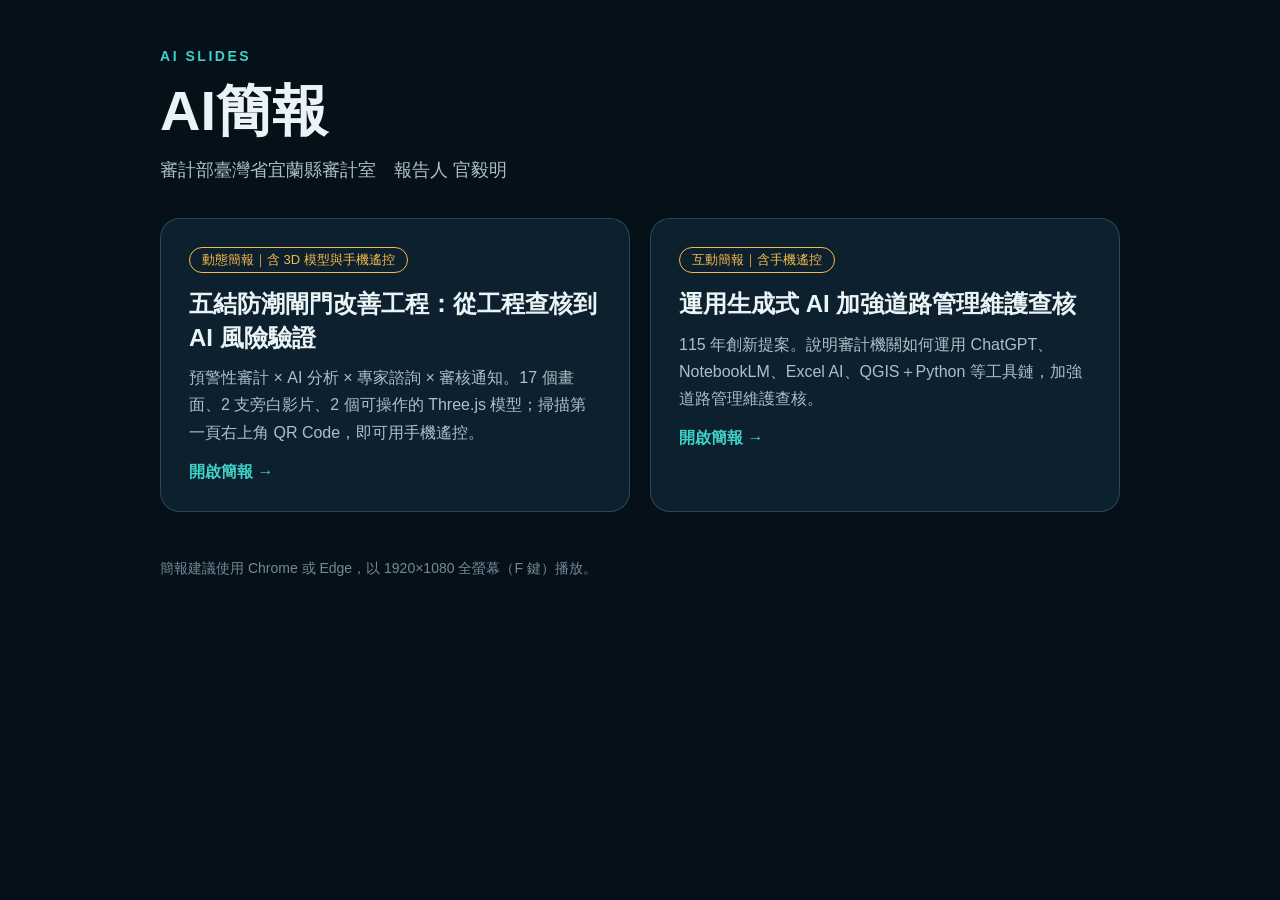
==== index.html @ 86aaa075 "feat: 整合為 AI簡報 總覽，新增五結防潮閘門動態簡報並將道路簡報移入子資料夾 - 根目錄改為 AI簡報 總覽首頁 - road-audit-ai/：原道路簡報（手機遙控網址改為新位置） - w" ====
<!DOCTYPE html>
<html lang="zh-Hant-TW">
<head>
<meta charset="utf-8">
<meta name="viewport" content="width=device-width, initial-scale=1">
<title>AI簡報｜審計部臺灣省宜蘭縣審計室</title>
<style>
  :root { color-scheme: dark; }
  * { box-sizing: border-box; margin: 0; padding: 0; }
  body { font-family: "Noto Sans TC", "Microsoft JhengHei", "PingFang TC", sans-serif; background: #061019; color: #eaf4f7; min-height: 100vh; padding: 48px 20px 64px; }
  main { max-width: 960px; margin: 0 auto; }
  .kicker { color: #3fd0c9; letter-spacing: .18em; font-size: 14px; font-weight: 700; }
  h1 { font-size: clamp(32px, 6vw, 56px); margin: 10px 0 8px; font-weight: 900; }
  .sub { color: #a9c1cb; font-size: 18px; margin-bottom: 36px; }
  .grid { display: grid; gap: 20px; grid-template-columns: repeat(auto-fit, minmax(300px, 1fr)); }
  a.card { display: block; padding: 28px; border-radius: 20px; background: #0d202d; border: 1px solid rgba(120,190,210,.25); color: inherit; text-decoration: none; transition: transform .2s, border-color .2s; }
  a.card:hover, a.card:focus-visible { transform: translateY(-4px); border-color: #3fd0c9; outline: none; }
  .tag { display: inline-block; font-size: 13px; padding: 3px 12px; border-radius: 999px; border: 1px solid #f2b84b; color: #f2b84b; margin-bottom: 14px; }
  h2 { font-size: 24px; line-height: 1.4; margin-bottom: 10px; }
  p { color: #a9c1cb; line-height: 1.7; font-size: 16px; }
  .go { margin-top: 16px; color: #3fd0c9; font-weight: 700; }
  footer { margin-top: 48px; color: #6f8b97; font-size: 14px; }
</style>
</head>
<body>
<main>
  <div class="kicker">AI SLIDES</div>
  <h1>AI簡報</h1>
  <div class="sub">審計部臺灣省宜蘭縣審計室　報告人 官毅明</div>
  <div class="grid">
    <a class="card" href="wujie-floodgate/">
      <span class="tag">動態簡報｜含 3D 模型與手機遙控</span>
      <h2>五結防潮閘門改善工程：從工程查核到 AI 風險驗證</h2>
      <p>預警性審計 × AI 分析 × 專家諮詢 × 審核通知。17 個畫面、2 支旁白影片、2 個可操作的 Three.js 模型；掃描第一頁右上角 QR Code，即可用手機遙控。</p>
      <div class="go">開啟簡報 →</div>
    </a>
    <a class="card" href="road-audit-ai/">
      <span class="tag">互動簡報｜含手機遙控</span>
      <h2>運用生成式 AI 加強道路管理維護查核</h2>
      <p>115 年創新提案。說明審計機關如何運用 ChatGPT、NotebookLM、Excel AI、QGIS＋Python 等工具鏈，加強道路管理維護查核。</p>
      <div class="go">開啟簡報 →</div>
    </a>
  </div>
  <footer>簡報建議使用 Chrome 或 Edge，以 1920×1080 全螢幕（F 鍵）播放。</footer>
</main>
</body>
</html>
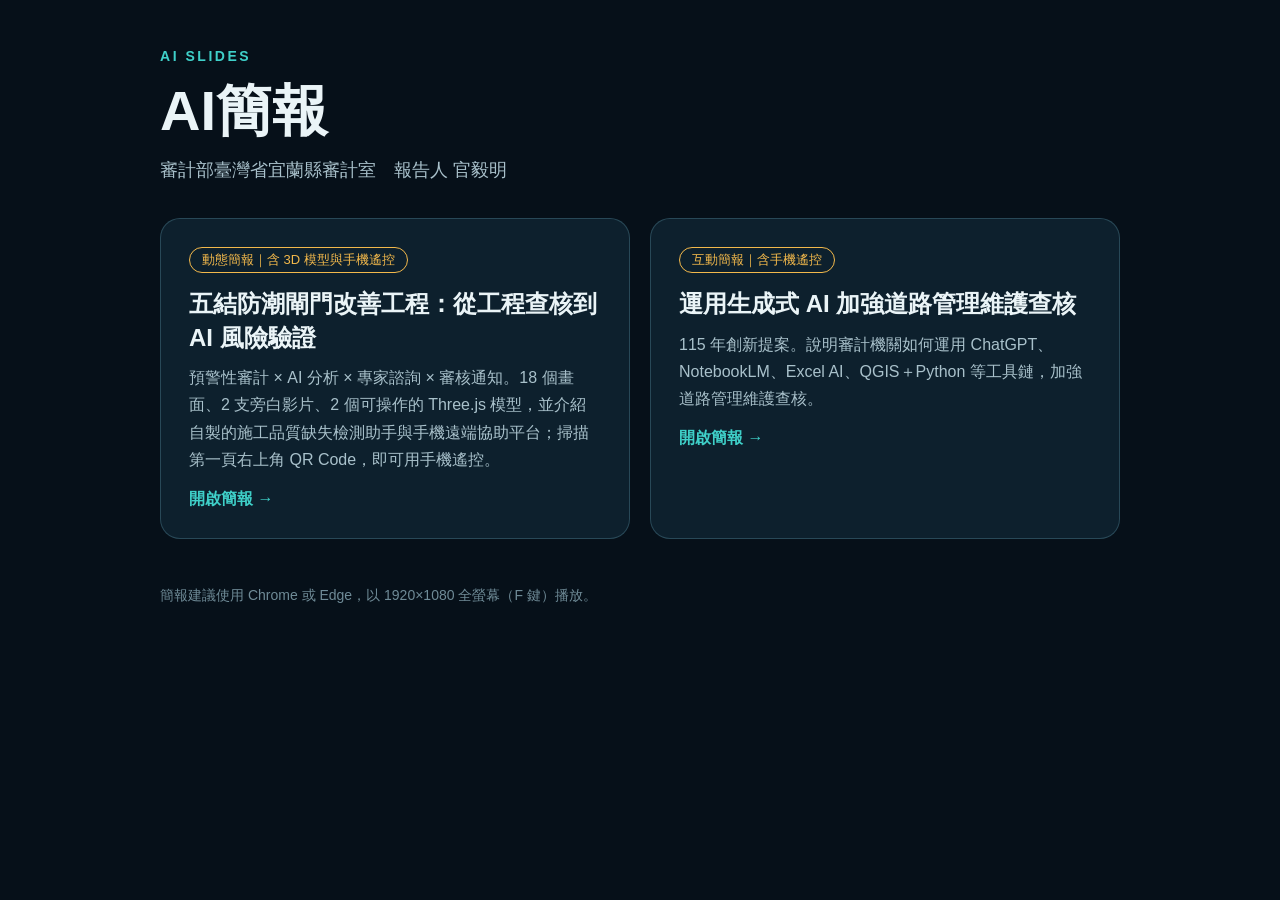
==== commit 6025e1d7: "feat(wujie-floodgate): 加註2070目標年、名詞說明、AI自製工具與計算式 - 第5頁工程風險加註 Q10、益本比與冬山河治理標準說明 - 第6頁現場查核疊上缺失檢測助手的框選結" ====
--- a/index.html
+++ b/index.html
@@ -31,7 +31,7 @@
     <a class="card" href="wujie-floodgate/">
       <span class="tag">動態簡報｜含 3D 模型與手機遙控</span>
       <h2>五結防潮閘門改善工程：從工程查核到 AI 風險驗證</h2>
-      <p>預警性審計 × AI 分析 × 專家諮詢 × 審核通知。17 個畫面、2 支旁白影片、2 個可操作的 Three.js 模型；掃描第一頁右上角 QR Code，即可用手機遙控。</p>
+      <p>預警性審計 × AI 分析 × 專家諮詢 × 審核通知。18 個畫面、2 支旁白影片、2 個可操作的 Three.js 模型，並介紹自製的施工品質缺失檢測助手與手機遠端協助平台；掃描第一頁右上角 QR Code，即可用手機遙控。</p>
       <div class="go">開啟簡報 →</div>
     </a>
     <a class="card" href="road-audit-ai/">
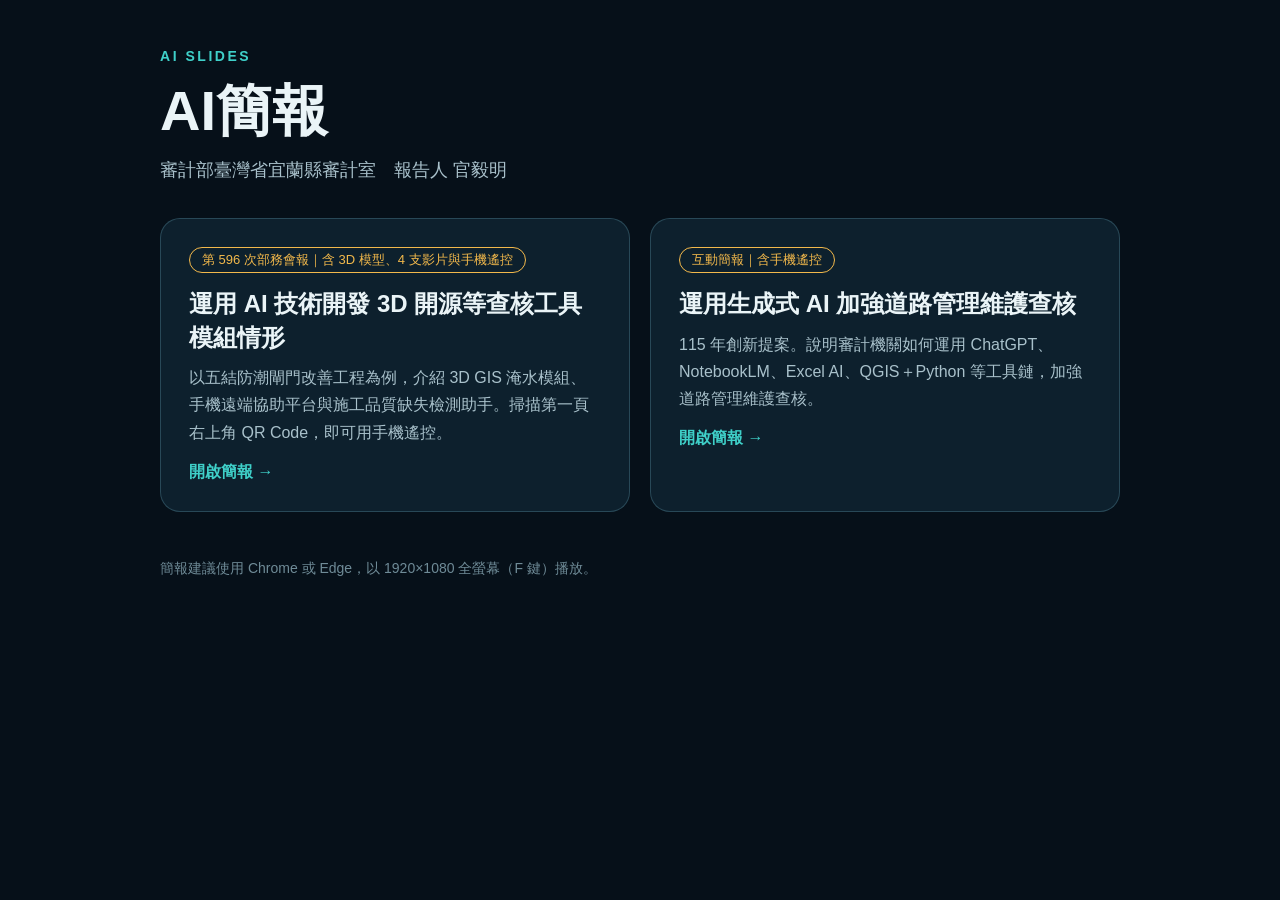
==== commit 0880886d: "feat(wujie-floodgate): 依第596次部務會報指令書重製為18頁 - 主題改為「運用 AI 技術開發 3D 開源等查核工具模組情形」，分五大段落 - 新增查核挑戰、工具與資安、三份" ====
--- a/index.html
+++ b/index.html
@@ -29,9 +29,9 @@
   <div class="sub">審計部臺灣省宜蘭縣審計室　報告人 官毅明</div>
   <div class="grid">
     <a class="card" href="wujie-floodgate/">
-      <span class="tag">動態簡報｜含 3D 模型與手機遙控</span>
-      <h2>五結防潮閘門改善工程：從工程查核到 AI 風險驗證</h2>
-      <p>預警性審計 × AI 分析 × 專家諮詢 × 審核通知。18 個畫面、2 支旁白影片、2 個可操作的 Three.js 模型，並介紹自製的施工品質缺失檢測助手與手機遠端協助平台；掃描第一頁右上角 QR Code，即可用手機遙控。</p>
+      <span class="tag">第 596 次部務會報｜含 3D 模型、4 支影片與手機遙控</span>
+      <h2>運用 AI 技術開發 3D 開源等查核工具模組情形</h2>
+      <p>以五結防潮閘門改善工程為例，介紹 3D GIS 淹水模組、手機遠端協助平台與施工品質缺失檢測助手。掃描第一頁右上角 QR Code，即可用手機遙控。</p>
       <div class="go">開啟簡報 →</div>
     </a>
     <a class="card" href="road-audit-ai/">
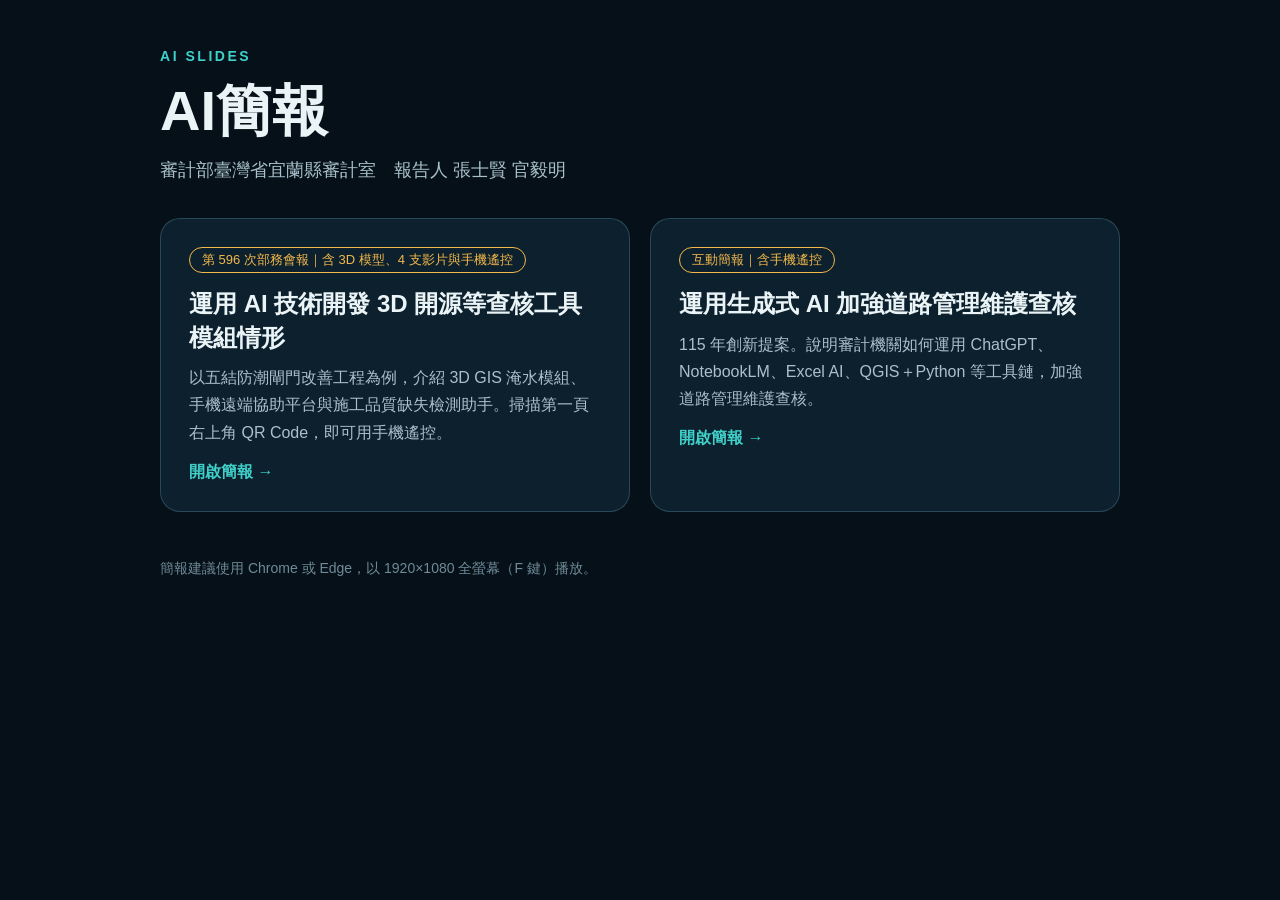
==== commit 14405468: "fix(wujie-floodgate): 報告人改為張士賢、官毅明；機關回覆統一用語並加句號 Co-Authored-By: Claude Opus 5.5 <noreply@anthropic.c" ====
--- a/index.html
+++ b/index.html
@@ -26,7 +26,7 @@
 <main>
   <div class="kicker">AI SLIDES</div>
   <h1>AI簡報</h1>
-  <div class="sub">審計部臺灣省宜蘭縣審計室　報告人 官毅明</div>
+  <div class="sub">審計部臺灣省宜蘭縣審計室　報告人 張士賢 官毅明</div>
   <div class="grid">
     <a class="card" href="wujie-floodgate/">
       <span class="tag">第 596 次部務會報｜含 3D 模型、4 支影片與手機遙控</span>
